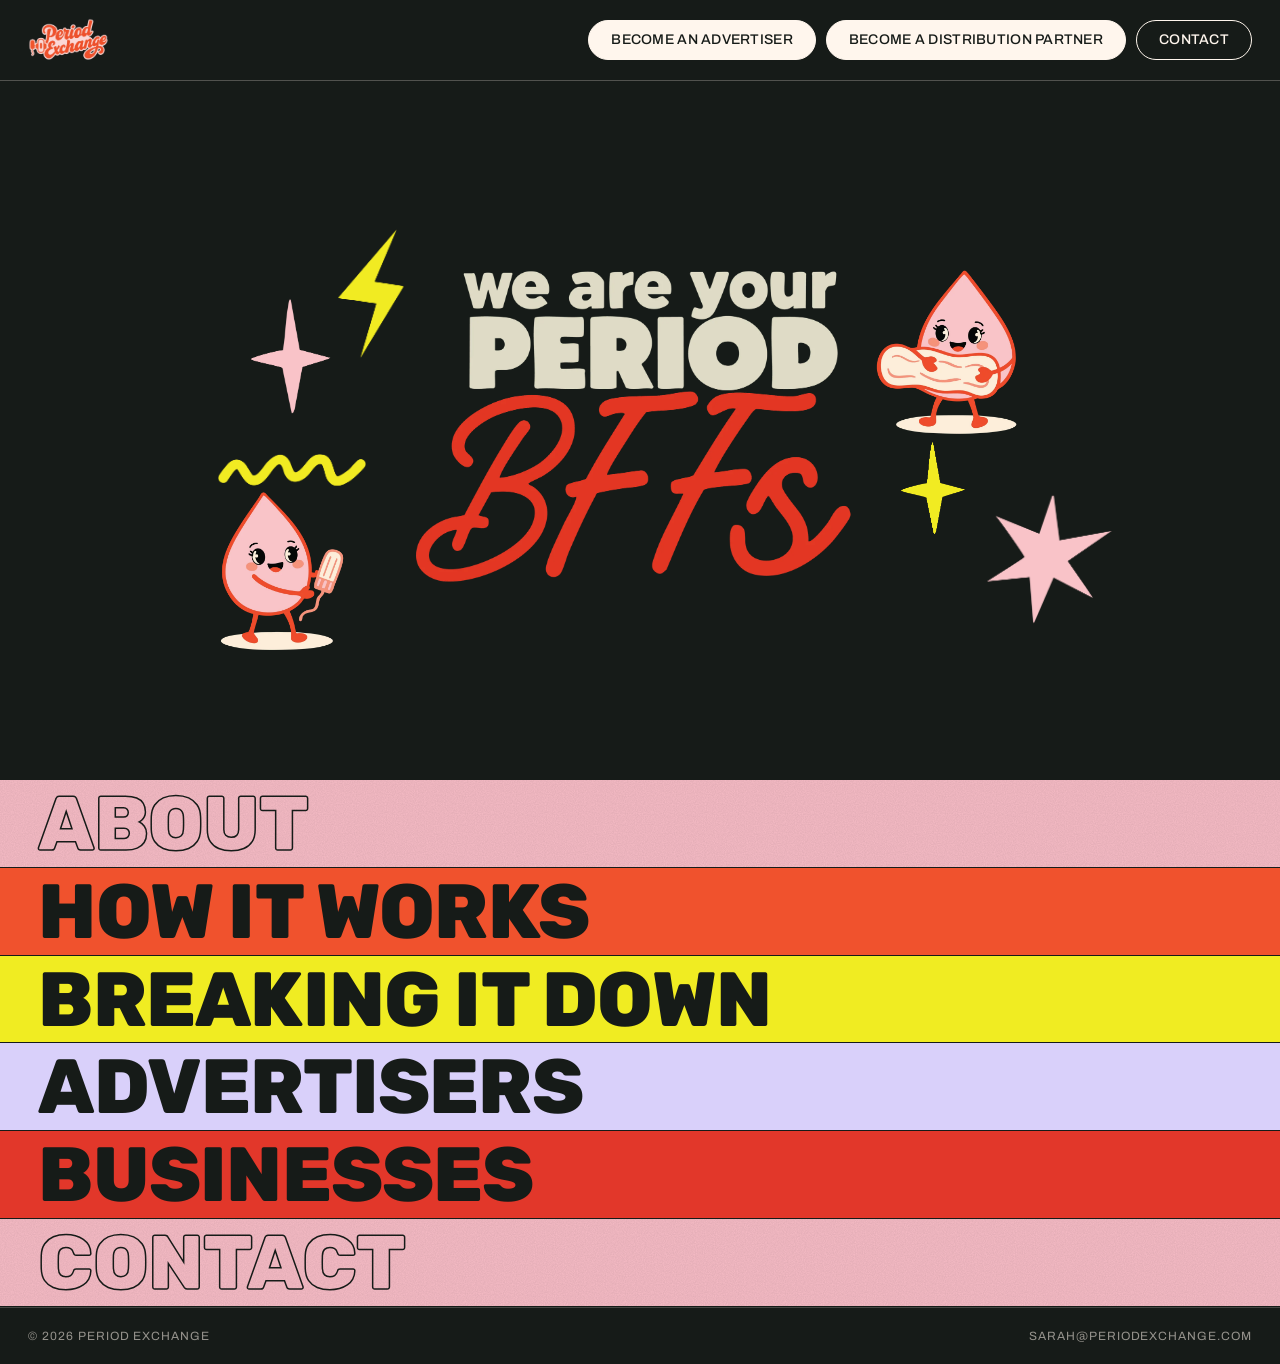
==== index.html @ 53d9535b "Even out text length across side-by-side boxes Co-Authored-By: Claude Opus 5.5 <noreply@anthropic.co" ====
<!DOCTYPE html>
<html lang="en">
<head>
  <meta charset="UTF-8" />
  <meta name="viewport" content="width=device-width, initial-scale=1" />
  <title>Period Exchange</title>
  <meta name="description" content="Free period products, funded by brands. Sponsors cover the cost; schools, workplaces and community spaces hand them out." />
  <link rel="icon" href="assets/logo-icon.webp" />
  <link rel="preconnect" href="https://fonts.googleapis.com" />
  <link rel="preconnect" href="https://fonts.gstatic.com" crossorigin />
  <link href="https://fonts.googleapis.com/css2?family=Archivo:wght@400;500;600;700&family=Newsreader:ital,opsz,wght@0,6..72,400;0,6..72,500;1,6..72,400&family=Rubik:wght@400;500;800&display=swap" rel="stylesheet" />
  <link rel="stylesheet" href="styles.css" />
</head>
<body>

  <header class="site-header">
    <a href="index.html" class="logo"><img src="assets/logo-script.webp" alt="Period Exchange" /></a>
    <nav class="header-actions" aria-label="Get involved">
      <a href="advertisers.html" class="pill pill-cta">Become an Advertiser</a>
      <a href="business.html" class="pill pill-cta">Become a distribution partner</a>
      <a href="#contact" class="pill">Contact</a>
    </nav>
  </header>

  <main id="top">
    <!-- ============ HERO ============ -->
    <section class="hero">
      <div class="hero-stage">
        <img src="assets/bffs.webp" alt="We are your period BFFs" class="hero-title" />
        <img src="assets/bolt.webp"         alt="" class="s s-bolt bob" />
        <img src="assets/star-pink.webp"    alt="" class="s s-diamond bob-slow" />
        <img src="assets/squiggle.webp"     alt="" class="s s-squiggle wiggle" />
        <img src="assets/buddy-tampon.webp" alt="" class="s s-buddy1 bob-slow" />
        <img src="assets/buddy-pad.webp"    alt="" class="s s-buddy2 bob" />
        <img src="assets/star-yellow.webp"  alt="" class="s s-star bob" />
        <img src="assets/burst.webp"        alt="" class="s s-burst spin" />
      </div>
      <div class="cta-row mobile-only">
        <a href="advertisers.html" class="pill">Become an Advertiser</a>
        <a href="business.html" class="pill">Become a distribution partner</a>
      </div>
    </section>


    <!-- ============ CONTENTS (each row opens its section) ============ -->
    <section class="page bg-pink" aria-label="Contents">
      <ol class="bands">
      <li class="band outline"><details name="contents" id="about">
        <summary>About</summary>
        <div class="band-panel">
    <!-- ============ INTRO SPREAD ============ -->
    <div class="spread">
      <section class="page bg-pink gutter-shadow">
        
        <div class="page-body two">
          <div class="stack">
            <div class="frame oval"><img src="assets/photo-basket.webp" alt="Someone taking a Period Exchange pad from a basket on a bathroom counter" /></div>
            <div class="frame tall"><img src="assets/photo-bar.webp" alt="A wire basket of Period Exchange pads on a bar restroom counter" /></div>
            <p class="caption">Above: free pads, right where they're needed. Below: stocked and ready at a neighborhood&nbsp;bar.</p>
          </div>
          <div class="vrule">
            <div class="pullbox">
              <div class="hearts">&#9829;&#9829;&#9829;&#9829;&#9829;</div>
              <q>Period care is basic care.</q>
              <cite>&mdash; The Period Exchange promise</cite>
            </div>
            <h2 class="headline sm" style="margin-bottom: 18px">We support every side of the cycle</h2>
            <div class="prose" style="text-align: justify; hyphens: auto">
              <p>Period Exchange pays for free pads and tampons through brand sponsorship. Companies advertise on the packaging, and that covers the cost of making and delivering the products.</p>
              <ul>
                <li>Products come in white-label packaging</li>
                <li>Brands sponsor the wrapper design</li>
                <li>Ad revenue pays for production and delivery</li>
                <li>Partners and the people they serve pay nothing</li>
              </ul>
              <p>The result is a funding loop that doesn't depend on donations, or on the people using the products.</p>
            </div>
            <p class="signoff">Period Exchange,<br />free period care for every space,<br /><a href="mailto:sarah@periodexchange.com">sarah@periodexchange.com</a></p>
          </div>
        </div>
      </section>
      <section class="page bg-ink on-dark rail-right">
        
        <div class="bleed"><img src="assets/photo-box.webp" alt="An open box of Period Exchange pads on the back of a delivery truck" /></div>
      </section>
    </div>


        </div>
      </details></li>

      <li class="band c-orange"><details name="contents" id="how">
        <summary>How it works</summary>
        <div class="band-panel">
    <!-- ============ HOW IT WORKS SPREAD ============ -->
    <div class="spread">
      <section class="page bg-lavender gutter-shadow">
        
        <div class="page-body">
          <ol class="index">
            <li><span>Brands sponsor the wrapper<small>Advertisers buy space on pad and tampon wrappers.</small></span><span class="pg">Fund</span></li>
            <li><span>We make the products<small>Sponsorship pays to manufacture them at scale.</small></span><span class="pg">Make</span></li>
            <li><span>Partners stock them for free<small>Schools, workplaces, gyms, bars and community spaces.</small></span><span class="pg">Deliver</span></li>
            <li><span>Anyone who needs one takes one<small>No forms, no proof of need, no cost.</small></span><span class="pg">Take</span></li>
            <li><span>Everyone sees the impact<small>Everyone gets reports on reach and units delivered.</small></span><span class="pg">Report</span></li>
          </ol>
          <img src="assets/logo-icon.webp" alt="" style="width: 90px; margin-top: 48px" />
        </div>
      </section>
      <section class="page bg-ink fg-pink rail-right">
        
        <div class="page-body push-bottom">
          <h2 class="headline xl">Fund. Make. Share.</h2>
          <p style="font-size: clamp(19px, 1.7vw, 24px); line-height: 1.35; max-width: 34ch">Brands buy ad space on period product packaging. That money makes the products and gets them into the spaces people already use. Partners pay nothing, and neither does anyone who reaches for a pad or tampon.</p>
        </div>
      </section>
    </div>


        </div>
      </details></li>

      <li class="band c-yellow"><details name="contents" id="breakdown">
        <summary>Breaking it down</summary>
        <div class="band-panel">
    <!-- ============ BREAKING IT DOWN ============ -->
    <section class="page bg-ink fg-orange rail-right breakdown">
      
      <div class="page-body">
        <div class="two even">
          <div class="prose">
            <h4>The donation model</h4>
            <ul>
              <li>Relies on fundraising drives</li>
              <li>Supply comes and goes</li>
              <li>Heavy admin work for volunteers</li>
              <li>A short-term fix</li>
            </ul>
            <p>Donations matter, but they're unpredictable. When a drive ends, the shelves empty out again.</p>
          </div>
          <div class="prose vrule">
            <h4>The exchange model</h4>
            <ul>
              <li>Funded by sponsorship revenue</li>
              <li>Steady, predictable supply</li>
              <li>Easy to scale to new locations</li>
              <li>Lasting infrastructure</li>
            </ul>
            <p>Because sponsors pay for each run, supply keeps flowing. Every new sponsor means more places stocked.</p>
          </div>
        </div>
        <div class="helps">
          <div class="helps-grid">
            <article class="prose">
              <div class="frame"><img src="assets/photo-box.webp" alt="An open box of Period Exchange pads on a delivery truck" /></div>
              <h4>Advertisers</h4>
              <p>Your brand in people's hands, on a product they're glad to have.</p>
              <p class="signoff"><a href="advertisers.html">More for advertisers &#8599;</a></p>
            </article>
            <article class="prose">
              <div class="frame"><img src="assets/photo-basket.webp" alt="A basket of Period Exchange pads on a bathroom counter" /></div>
              <h4>Host locations</h4>
              <p>Free period care for guests and staff, at no cost. We handle restocking.</p>
              <p class="signoff"><a href="business.html">More for businesses &#8599;</a></p>
            </article>
            <article class="prose">
              <div class="frame"><img src="assets/photo-bar.webp" alt="A basket of Period Exchange pads on a bar restroom counter" /></div>
              <h4>Communities</h4>
              <p>Nobody leaves class, work or practice early because they ran out.</p>
            </article>
            <article class="prose">
              <div class="art"><img src="assets/buddy-tampon.webp" alt="" /></div>
              <h4>Equity &amp; dignity</h4>
              <p>No forms, no proof of need, no awkward asks. Just basic care.</p>
            </article>
            <article class="prose">
              <div class="art"><img src="assets/buddy-pad.webp" alt="" /></div>
              <h4>Measurable outcomes</h4>
              <p>Clear reports on units delivered, locations served and reach over time.</p>
            </article>
          </div>
        </div>
      </div>
    </section>

    <!-- ============ SUMMARY ============ -->
    <section class="page bg-yellow summary">
      
      <div class="page-body two even" style="align-items: center">
        <div class="center-art"><img src="assets/heart.webp" alt="" style="width: min(300px, 70%)" class="bob-slow" /></div>
        <div class="vrule">
          <h2 class="headline sm" style="margin-bottom: 22px">A lasting fix for a problem that keeps coming back</h2>
          <div class="prose">
            <ul>
              <li>Business incentives working for social good</li>
              <li>Brand reach with real-world results</li>
              <li>Access with dignity and choice</li>
              <li>Ending period poverty at the system level</li>
            </ul>
          </div>
          <div class="actions">
            <a href="advertisers.html" class="pill">Advertise with us</a>
            <a href="business.html" class="pill">Stock your space</a>
          </div>
        </div>
      </div>
    </section>

        </div>
      </details></li>

      <li class="band c-lavender"><details name="contents" id="advertisers">
        <summary>Advertisers</summary>
        <div class="band-panel">

          <section class="page bg-lavender"><div class="page-body two even" style="align-items: center">
            <div class="frame wide"><img src="assets/photo-bar.webp" alt="A wire basket of Period Exchange pads on a bar restroom counter" /></div>
            <div class="vrule">
              <h2 class="headline sm" style="margin-bottom: 16px">Put your brand where it matters</h2>
              <div class="prose"><p>Sponsor a run of pads and tampons with your brand on the wrapper. Your ad spend pays for free period care, and your logo lands in people's hands at a moment they'll remember.</p></div>
              <div class="actions"><a href="advertisers.html" class="pill">See the advertisers page</a><a href="mailto:sarah@periodexchange.com" class="pill">Email us</a></div>
            </div>
          </div></section>
        </div>
      </details></li>

      <li class="band c-red"><details name="contents" id="businesses">
        <summary>Businesses</summary>
        <div class="band-panel">

          <section class="page bg-cream"><div class="page-body two even" style="align-items: center">
            <div class="frame wide"><img src="assets/photo-basket.webp" alt="Someone taking a Period Exchange pad from a basket on a bathroom counter" /></div>
            <div class="vrule">
              <h2 class="headline sm" style="margin-bottom: 16px">Free period products for your space</h2>
              <div class="prose"><p>Our advertising partners cover the cost, so you can stock your bathrooms for free. We handle delivery and restocking, and every sponsor is vetted for your space.</p></div>
              <div class="actions"><a href="business.html" class="pill">See the businesses page</a><a href="mailto:sarah@periodexchange.com" class="pill">Email us</a></div>
            </div>
          </div></section>
        </div>
      </details></li>

      <li class="band outline"><details name="contents" id="contact">
        <summary>Contact</summary>
        <div class="band-panel">

    <!-- ============ CONTACT ============ -->
    <!-- Submissions are emailed via FormSubmit (formsubmit.co). The first one triggers an activation email to this address. -->
    <section class="page bg-ink on-dark">
      
      <div class="page-body contact-grid">
        <div>
          <h2 class="headline md accent-pink">Want to exchange?</h2>
          <p class="kicker" style="text-align: left; margin-top: 10px">Let us know!</p>
          <img src="assets/buddies.webp" alt="" class="contact-buddies" />
        </div>

        <form class="contact-form" id="contactForm" action="https://formsubmit.co/sarah@periodexchange.com" method="POST">
          <input type="hidden" name="_subject" value="New Period Exchange inquiry" />
          <input type="hidden" name="_template" value="table" />
          <input type="text" name="_honey" class="sr-only" tabindex="-1" autocomplete="off" aria-hidden="true" />
          <fieldset>
            <legend>Name</legend>
            <div class="field-row">
              <label>First Name <span class="req">(required)</span><input type="text" name="first" required /></label>
              <label>Last Name <span class="req">(required)</span><input type="text" name="last" required /></label>
            </div>
          </fieldset>

          <label class="big">Email <span class="req">(required)</span><input type="email" name="email" required /></label>
          <label class="check round"><input type="checkbox" name="news" /> Sign up for news and updates</label>

          <fieldset>
            <legend>Type</legend>
            <label class="check"><input type="checkbox" name="type" value="advertiser" /> Advertiser</label>
            <label class="check"><input type="checkbox" name="type" value="partner" /> Distribution Partner</label>
          </fieldset>

          <label class="big">Message <span class="req">(required)</span><textarea name="message" rows="4" required></textarea></label>

          <button type="submit" class="pill">Submit</button>
          <p class="form-note" role="status" hidden></p>
        </form>
      </div>
    </section>

        </div>
      </details></li>

      </ol>
    </section>
  </main>

  <footer class="site-footer">
    <span>&copy; <span id="year"></span> Period Exchange</span>
    <a href="mailto:sarah@periodexchange.com" style="text-decoration: none">sarah@periodexchange.com</a>
  </footer>

  <script src="site.js"></script>
</body>
</html>
---- styles.css ----
/* =========================================================
   Period Exchange — "guidebook" layout
   Brand colors + artwork, laid out like a printed guide:
   running heads in the margins, color-band contents, serif
   columns, rounded/oval photo frames and two-page spreads.
   ========================================================= */
:root {
  --ink: #161b18;
  --cream: #fff6ed;
  --pink: #f7bcc6;
  --pink-soft: #f9c4c8;
  --orange: #f0522d;
  --red: #e2372a;
  --yellow: #f0ec22;
  --lavender: #d9d0fa;

  --grotesk: 'Archivo', 'Helvetica Neue', Arial, sans-serif;
  --chunky: 'Rubik', 'Archivo', sans-serif;
  --serif: 'Newsreader', Georgia, serif;

  --rail: 76px;
  --rule: 1.5px solid currentColor;
}

* { box-sizing: border-box; margin: 0; padding: 0; }
html { scroll-behavior: smooth; }
body { font-family: var(--serif); font-size: 17px; line-height: 1.5; background: var(--ink); color: var(--ink); }
a { color: inherit; }
img { display: block; max-width: 100%; height: auto; }
.sr-only { position: absolute; width: 1px; height: 1px; overflow: hidden; clip: rect(0 0 0 0); }

/* ---------- Header ---------- */
.site-header {
  display: flex; justify-content: space-between; align-items: center;
  padding: 18px 28px; background: var(--ink); color: var(--cream);
  border-bottom: 1.5px solid rgba(255,246,237,.25);
}
.logo img { height: 44px; width: auto; }
.pill {
  display: inline-flex; align-items: center; justify-content: center; gap: 8px;
  font: 500 14px/1 var(--grotesk); letter-spacing: .02em; text-transform: uppercase; text-decoration: none; cursor: pointer;
  color: inherit; background: transparent; border: 1.5px solid currentColor; border-radius: 999px;
  padding: 12px 22px; transition: background .2s, color .2s;
}
.pill:hover { background: var(--ink); color: var(--cream); border-color: var(--ink); }
.on-dark .pill:hover, .site-header .pill:hover, .hero .pill:hover { background: var(--cream); color: var(--ink); border-color: var(--cream); }

/* ---------- Pages & spreads ---------- */
.page {
  position: relative; isolation: isolate;
  display: grid; grid-template-columns: minmax(0, 1fr);
  background: var(--bg, var(--pink)); color: var(--fg, var(--ink));
}
.page.rail-right { grid-template-columns: minmax(0, 1fr); }
.page.rail-right > .rail { order: 2; border-right: 0; border-left: var(--rule); }
/* printed-paper grain */
.page::after {
  content: ''; position: absolute; inset: 0; z-index: -1; pointer-events: none; opacity: .16; mix-blend-mode: multiply;
  background-image: url("data:image/svg+xml,%3Csvg xmlns='http://www.w3.org/2000/svg' width='160' height='160'%3E%3Cfilter id='n'%3E%3CfeTurbulence type='fractalNoise' baseFrequency='.9' numOctaves='2' stitchTiles='stitch'/%3E%3CfeColorMatrix values='0 0 0 0 0 0 0 0 0 0 0 0 0 0 0 0 0 0 .55 0'/%3E%3C/filter%3E%3Crect width='100%25' height='100%25' filter='url(%23n)'/%3E%3C/svg%3E");
}
.on-dark { --fg: var(--cream); }
.bg-pink     { --bg: var(--pink); }
.bg-ink      { --bg: var(--ink); }
.bg-lavender { --bg: var(--lavender); }
.bg-yellow   { --bg: var(--yellow); }
.bg-orange   { --bg: var(--orange); }
.bg-cream    { --bg: var(--cream); }
.fg-pink     { --fg: var(--pink); }
.fg-orange   { --fg: var(--orange); }
.fg-yellow   { --fg: var(--yellow); }
.fg-lavender { --fg: var(--lavender); }

/* Running head in the margin, read bottom-to-top: section name at the bottom, page number at the top */
.rail {
  border-right: var(--rule);
  writing-mode: vertical-rl; transform: rotate(180deg);
  display: flex; justify-content: space-between; align-items: center;
  padding: 28px 0;
  font: 400 clamp(18px, 1.7vw, 26px)/1 var(--grotesk); text-transform: uppercase; letter-spacing: .01em;
}
.rail .num { font-variant-numeric: tabular-nums; }

.page-body { padding: clamp(28px, 4vw, 56px); min-width: 0; }
.spread { display: grid; grid-template-columns: 1fr 1fr; }
.gutter-shadow { box-shadow: inset -18px 0 24px -20px rgba(0,0,0,.35); }

/* ---------- Type ---------- */
.headline { font: 500 clamp(44px, 6.4vw, 104px)/.92 var(--grotesk); letter-spacing: -.035em; text-transform: uppercase; }
.headline.xl { font-size: clamp(64px, 9.5vw, 160px); }
.headline.md { font-size: clamp(36px, 4.4vw, 68px); }
.kicker { font: italic 400 clamp(24px, 2.4vw, 34px)/1.1 var(--serif); text-align: center; }
.caption { font: 700 11px/1.35 var(--grotesk); text-align: center; max-width: 36ch; margin: 10px auto 0; }
.signoff { font: 500 16px/1.35 var(--grotesk); margin-top: 22px; }
.signoff a { text-decoration: none; border-bottom: 1px solid currentColor; }

.columns { columns: 2; column-gap: 28px; column-rule: var(--rule); text-align: justify; hyphens: auto; }
.prose p + p { text-indent: 1.4em; }
.prose ul { list-style: none; margin: 6px 0 10px; }
.prose li { padding-left: 1.1em; text-indent: -1.1em; }
.prose li::before { content: '♥\00a0\00a0'; color: var(--orange); font-size: .8em; }
.on-dark .prose li::before, .fg-orange .prose li::before { color: inherit; }
.prose h4 { font: 600 15px/1.2 var(--grotesk); text-transform: uppercase; letter-spacing: .03em; margin: 2px 0 6px; break-after: avoid; }
.prose .block { break-inside: avoid; margin-bottom: 14px; }

/* ---------- Photo frames ---------- */
.frame { border: 1.5px solid var(--ink); border-radius: 26px; overflow: hidden; background: var(--ink); }
.frame img { width: 100%; height: 100%; object-fit: cover; }
.frame.oval { border-radius: 50%; aspect-ratio: 3 / 4; }
.frame.wide { aspect-ratio: 16 / 9; }
.frame.tall { aspect-ratio: 4 / 5; }
.on-dark .frame { border-color: var(--cream); }
.bleed { position: relative; overflow: hidden; min-height: 420px; }
.bleed > img { position: absolute; inset: 0; width: 100%; height: 100%; object-fit: cover; }

/* Illustration panel (uses the wrapper pattern) */
.panel-art { border: 1.5px solid currentColor; aspect-ratio: 21 / 8; background: #fff url('assets/pattern.webp') center / auto 115% repeat-x; }

/* ---------- Pull quote box ---------- */
.pullbox { background: var(--yellow); color: var(--ink); border: 1.5px solid var(--ink); border-radius: 30px; padding: 28px 26px 22px; text-align: center; margin-bottom: 26px; }
.pullbox .hearts { color: var(--red); letter-spacing: .3em; font-size: 18px; }
.pullbox q { display: block; quotes: '\201C' '\201D'; font: 500 clamp(26px, 2.6vw, 40px)/1 var(--grotesk); text-transform: uppercase; letter-spacing: -.02em; margin: 10px 0 12px; }
.pullbox cite { font: 600 10px/1 var(--grotesk); text-transform: uppercase; letter-spacing: .05em; font-style: normal; }
.pullbox.lavender { background: var(--lavender); }
.pullbox.orange { background: var(--orange); }

/* ---------- Contents: color bands ---------- */
.bands { list-style: none; border-top: 1.5px solid var(--ink); }
.band > a, .band > details > summary {
  display: flex; justify-content: space-between; align-items: center; gap: 24px;
  padding: 6px clamp(18px, 3vw, 40px) 4px;
  font: 800 clamp(34px, 6vw, 96px)/1 var(--chunky); letter-spacing: -.01em; text-transform: uppercase;
  color: var(--ink); text-decoration: none; cursor: pointer; list-style: none;
  background: var(--c, transparent); border-bottom: 1.5px solid var(--ink);
  transition: padding .2s ease;
}
.band > details > summary::-webkit-details-marker { display: none; }
.band > a:hover, .band > details > summary:hover { padding-left: clamp(30px, 4.5vw, 64px); }
.band .n { font-variant-numeric: tabular-nums; white-space: nowrap; }
.band.outline > a, .band.outline > details > summary { color: transparent; -webkit-text-stroke: 1.5px var(--ink); }
.band.c-orange   { --c: var(--orange); }
.band.c-yellow   { --c: var(--yellow); }
.band.c-lavender { --c: var(--lavender); }
.band.c-red      { --c: var(--red); }
.band.c-cream    { --c: var(--cream); }
.band.c-pink     { --c: var(--pink-soft); }
.bands.small .band > a, .bands.small .band > details > summary { font-size: clamp(24px, 3.4vw, 52px); padding-top: 10px; padding-bottom: 8px; }
.band details > summary .n::after { content: '+'; display: inline-block; margin-left: .3em; transition: transform .25s; }
.band details[open] > summary .n::after { transform: rotate(45deg); }
.band .band-open {
  background: var(--c); border-bottom: 1.5px solid var(--ink);
  display: grid; grid-template-columns: minmax(0, 1.3fr) minmax(0, 1fr); gap: 32px; align-items: start;
  padding: 8px clamp(18px, 3vw, 40px) 32px;
}
.band .band-open.no-img { grid-template-columns: minmax(0, 720px); }

/* ---------- Numbered index list ---------- */
.index { list-style: none; counter-reset: i; font: 400 clamp(17px, 1.6vw, 22px)/1.25 var(--grotesk); }
.index li { counter-increment: i; display: grid; grid-template-columns: 44px 1fr auto; gap: 8px; padding: 7px 0; align-items: baseline; }
.index li::before { content: counter(i); font: 800 13px/1 var(--chunky); }
.index .pg { font-size: .8em; font-variant-numeric: tabular-nums; }
.index small { display: block; font: 400 15px/1.35 var(--serif); margin-top: 2px; opacity: .85; }

/* ---------- Hero (home) ---------- */
.hero { position: relative; overflow: hidden; background: var(--ink); color: var(--cream); text-align: center; padding: 64px 0 72px; }
.hero-stage { position: relative; width: 100%; aspect-ratio: 875 / 300; }
.hero-title { position: absolute; left: 50%; top: -6%; width: 37%; translate: -50% 0; }
.s { position: absolute; translate: -50% -50%; pointer-events: none; }
.s-bolt     { left: 29.1%; top: 10%; width: 8%; }
.s-diamond  { left: 22.5%; top: 24%; width: 8.7%; }
.s-squiggle { left: 22.5%; top: 52%; width: 13.5%; }
.s-buddy1   { left: 22%;   top: 82%; width: 12%; }
.s-buddy2   { left: 74.3%; top: 23%; width: 12.8%; }
.s-star     { left: 72.7%; top: 56%; width: 7%; }
.s-burst    { left: 81.5%; top: 73%; width: 11.2%; }
.cta-row { position: relative; display: flex; justify-content: center; gap: 12px; flex-wrap: wrap; margin-top: 40px; padding: 0 24px; }
.cta-row .pill { min-width: 290px; padding: 18px 32px; }

@keyframes bob { 50% { transform: translateY(-10px); } }
@keyframes spin { to { transform: rotate(360deg); } }
@keyframes wiggle { 50% { transform: rotate(-5deg) scale(1.04); } }
.bob { animation: bob 3s ease-in-out infinite; }
.bob-slow { animation: bob 4s ease-in-out infinite; }
.spin { animation: spin 22s linear infinite; }
.wiggle { animation: wiggle 2.6s ease-in-out infinite; }
@media (prefers-reduced-motion: reduce) { .bob, .bob-slow, .spin, .wiggle { animation: none; } }

/* ---------- Layout helpers ---------- */
.two { display: grid; grid-template-columns: minmax(0, .9fr) minmax(0, 1.2fr); gap: clamp(20px, 3vw, 40px); }
.two.even { grid-template-columns: 1fr 1fr; }
.vrule { border-left: var(--rule); padding-left: clamp(20px, 3vw, 40px); }
.stack { display: grid; gap: 22px; align-content: start; }
.push-bottom { display: flex; flex-direction: column; justify-content: space-between; gap: 40px; height: 100%; }
.center-art { display: grid; place-items: center; gap: 22px; text-align: center; }
.actions { display: flex; flex-wrap: wrap; gap: 10px; margin-top: 18px; }
.mt { margin-top: 28px; }

/* ---------- Contact ---------- */
.contact-grid { display: grid; grid-template-columns: minmax(0, 1fr) minmax(0, 1fr); gap: clamp(28px, 5vw, 72px); }
.contact-buddies { width: min(320px, 100%); margin-top: 28px; }
.contact-form { display: grid; gap: 20px; font: 400 14px/1.3 var(--grotesk); max-width: 480px; }
.contact-form fieldset { border: 0; display: grid; gap: 10px; }
.contact-form legend { font: 600 13px/1 var(--grotesk); text-transform: uppercase; letter-spacing: .05em; margin-bottom: 10px; }
.field-row { display: grid; grid-template-columns: 1fr 1fr; gap: 10px; }
.contact-form label { display: flex; flex-wrap: wrap; align-items: baseline; gap: 6px 0; font-size: 13px; }
.contact-form label.big { font: 600 13px/1 var(--grotesk); text-transform: uppercase; letter-spacing: .05em; }
.req { opacity: .6; font-size: .9em; margin-left: 5px; text-transform: none; letter-spacing: 0; font-weight: 400; }
.contact-form label > input[type=text], .contact-form label > input[type=email], .contact-form label > textarea { flex-basis: 100%; }
.contact-form input[type=text], .contact-form input[type=email], .contact-form textarea {
  font: 400 17px/1.3 var(--serif); color: inherit; background: transparent;
  border: 1.5px solid currentColor; border-radius: 999px; padding: 10px 18px;
}
.contact-form textarea { border-radius: 22px; resize: vertical; min-height: 110px; }
.contact-form input:focus, .contact-form textarea:focus { outline: none; box-shadow: 0 0 0 2px var(--pink); }
.contact-form .check { display: flex; align-items: center; gap: 10px; cursor: pointer; text-transform: none; font-weight: 400; letter-spacing: 0; }
.check input { appearance: none; width: 13px; height: 13px; border: 1.5px solid currentColor; margin: 0; cursor: pointer; }
.check.round input { border-radius: 50%; }
.check input:checked { background: var(--pink); }
.contact-form .pill { justify-self: start; }
.form-note { color: var(--pink); }

.site-footer { background: var(--ink); color: rgba(255,246,237,.55); font: 400 12px/1 var(--grotesk); text-transform: uppercase; letter-spacing: .08em; display: flex; justify-content: space-between; padding: 22px 28px; border-top: 1.5px solid rgba(255,246,237,.2); }

/* ---------- Responsive ---------- */
@media (max-width: 900px) {
  :root { --rail: 0px; }
  .page, .page.rail-right { grid-template-columns: 1fr; }
  .rail, .page.rail-right > .rail {
    writing-mode: horizontal-tb; transform: none; order: 0;
    flex-direction: row-reverse; padding: 14px 20px; font-size: 15px;
    border: 0; border-bottom: var(--rule);
  }
  .spread, .two, .two.even, .contact-grid, .band .band-open { grid-template-columns: 1fr; }
  .bleed { min-height: 70vw; }
  .vrule { border-left: 0; padding-left: 0; border-top: var(--rule); padding-top: 24px; }
  .columns { columns: 1; }
  .gutter-shadow { box-shadow: none; }
  .field-row { grid-template-columns: 1fr; }
  .logo img { height: 36px; }
  .site-header { padding: 14px 18px; }

  .hero { padding: 40px 0 56px; }
  .hero-stage { aspect-ratio: 1 / 1; }
  .hero-title { width: 72%; top: 12%; }
  .s-bolt     { left: 18%; top: 8%;  width: 13%; }
  .s-diamond  { left: 84%; top: 8%;  width: 13%; }
  .s-squiggle { left: 16%; top: 88%; width: 24%; }
  .s-buddy1   { left: 40%; top: 86%; width: 22%; }
  .s-buddy2   { left: 66%; top: 86%; width: 22%; }
  .s-star     { left: 88%; top: 70%; width: 11%; }
  .s-burst    { left: 8%;  top: 60%; width: 15%; }
  .cta-row .pill { min-width: 0; width: 100%; max-width: 340px; }
  .band > a, .band > details > summary { font-size: clamp(26px, 8vw, 44px); }
}

/* ---------- Tweaks ---------- */
.prose li { text-align: left; }
.headline.sm { font-size: clamp(30px, 3.2vw, 50px); }
.check input { color: inherit; }
.page-body { container-type: inline-size; }
.headline.xl { font-size: min(clamp(64px, 9.5vw, 160px), 13cqi); }
.band-open .prose li::before { color: var(--ink); }

/* Contents rows that open their section in place */
.band > details[name="contents"] > summary { position: relative; }
.band > details[name="contents"][open] > summary { padding-left: clamp(30px, 4.5vw, 64px); }
.band-panel { border-bottom: 1.5px solid var(--ink); animation: open-row .35s ease; }
@keyframes open-row { from { opacity: 0; transform: translateY(-8px); } }
@media (prefers-reduced-motion: reduce) { .band-panel { animation: none; } }

/* Breaking it down: slimmer illustration strip, larger text */
.breakdown .panel-art { aspect-ratio: 21 / 4; background-size: auto 130%; }
.breakdown .prose { font-size: clamp(19px, 1.7vw, 25px); line-height: 1.4; }
.breakdown .prose h4 { font-size: clamp(18px, 1.6vw, 24px); margin-bottom: 12px; }
.breakdown .prose li { margin-bottom: 4px; }

/* Opened contents rows take on the row's color */
.accent-pink { color: var(--pink); }
.band-panel .page { --bg: var(--c, var(--pink)); --fg: var(--ink); }
.band-panel .accent-pink { color: inherit; }
.band-panel .frame { border-color: var(--ink); }
.band-panel .form-note { color: var(--ink); }
.band-panel .check input:checked { background: var(--ink); }
.band-panel .contact-form input:focus, .band-panel .contact-form textarea:focus { box-shadow: 0 0 0 2px var(--ink); }
.band-panel .pill:hover { background: var(--ink); color: var(--c, var(--pink)); border-color: var(--ink); }
.band-panel .gutter-shadow { box-shadow: none; }

/* Breaking it down: "Who it helps" as columns on the same page */
.helps { margin-top: 48px; border-top: var(--rule); padding-top: 28px; }
.helps .kicker { margin-bottom: 28px; }
.helps-grid { display: grid; grid-template-columns: repeat(5, minmax(0, 1fr)); row-gap: 36px; }
.helps-grid > article { padding: 0 18px; border-left: var(--rule); font-size: 17px; }
.helps-grid > article:first-child { padding-left: 0; border-left: 0; }
.helps-grid > article:last-child { padding-right: 0; }
.helps-grid .frame, .helps-grid .art { aspect-ratio: 4 / 3; margin-bottom: 16px; }
.helps-grid .art { display: grid; place-items: center; }
.helps-grid .art img { height: 100%; width: auto; object-fit: contain; }
.helps-grid .signoff { font-size: 14px; margin-top: 10px; }
@media (max-width: 1100px) {
  .helps-grid { grid-template-columns: repeat(3, minmax(0, 1fr)); }
  .helps-grid > article:nth-child(3n+1) { padding-left: 0; border-left: 0; }
  .helps-grid > article:nth-child(3n) { padding-right: 0; }
}
@media (max-width: 900px) {
  .helps-grid { grid-template-columns: 1fr; }
  .helps-grid > article { padding: 24px 0 0; border-left: 0; border-top: var(--rule); }
  .helps-grid > article:first-child { border-top: 0; padding-top: 0; }
}

/* Balance pass: Breaking it down + summary */
.breakdown .page-body { padding-bottom: 48px; }
.helps-grid { margin: 0 -20px; }
.helps-grid > article,
.helps-grid > article:first-child,
.helps-grid > article:last-child { padding: 0 20px; display: flex; flex-direction: column; }
.helps-grid > article:first-child { border-left: 0; }
.helps-grid .frame, .helps-grid .art { aspect-ratio: auto; height: clamp(150px, 13vw, 200px); margin-bottom: 18px; }
.helps-grid .art { border: 1.5px solid var(--ink); border-radius: 26px; background: var(--cream); overflow: hidden; }
.helps-grid .art img { height: 88%; }
.helps-grid h4 { min-height: 2.4em; display: flex; align-items: flex-end; }
.helps-grid .signoff { margin-top: auto; padding-top: 12px; }
.breakdown .two.even .prose { display: flex; flex-direction: column; }

.summary { border-top: 1.5px solid var(--ink); }
.summary .page-body { padding-top: 56px; padding-bottom: 64px; }
.summary .prose { font-size: clamp(18px, 1.5vw, 22px); }
.summary .prose li { margin-bottom: 6px; }
@media (max-width: 1100px) {
  .helps-grid > article:nth-child(3n+1) { border-left: 0; }
  .helps-grid > article { padding: 0 20px; }
}
@media (max-width: 900px) {
  .helps-grid { margin: 0; }
  .helps-grid > article, .helps-grid > article:first-child { padding: 24px 0 0; }
  .helps-grid h4 { min-height: 0; }
}

/* Big headline + paragraph pages: keep them together instead of pushed to opposite ends */
.push-bottom { justify-content: flex-start; gap: 28px; }

/* Keep the buddy illustrations fully inside their boxes */
.helps-grid .art { display: flex; align-items: center; justify-content: center; }
.helps-grid .art img { height: 86%; width: auto; max-width: 90%; object-fit: contain; }


/* Header: calls to action live up top */
.header-actions { display: flex; align-items: center; gap: 10px; }
.header-actions .pill-cta { background: var(--cream); color: var(--ink); border-color: var(--cream); }
.header-actions .pill-cta:hover { background: var(--pink); border-color: var(--pink); color: var(--ink); }
.mobile-only { display: none; }
@media (max-width: 900px) {
  .header-actions .pill-cta { display: none; }
  .mobile-only { display: flex; }
}

/* Hero rebalance: fill the first screen, center the artwork, even out left/right */
.hero { min-height: calc(100svh - 82px); display: grid; place-content: center; padding: 56px 0; }
.hero-stage { width: min(100vw, calc((100svh - 82px - 140px) * 875 / 300)); margin: 0 auto; }
.s-buddy1 { top: 72%; }
.s-burst  { top: 68%; }
.s-squiggle { top: 46%; }
.s-star   { top: 52%; }
@media (max-width: 900px) {
  .hero { min-height: 0; }
  .hero-stage { width: 100%; }
  .s-buddy1 { top: 86%; } .s-burst { top: 60%; } .s-squiggle { top: 88%; } .s-star { top: 70%; }
}

/* Who it helps: everything flush left (no paragraph indent on the links) */
.helps-grid p, .helps-grid p + p { text-indent: 0; text-align: left; }

/* Center the BFFs artwork in the hero; shapes move with it */
.hero-title { top: 50%; translate: -50% -50%; }
.s-bolt     { top: 20%; }
.s-diamond  { top: 34%; }
.s-squiggle { top: 60%; }
.s-buddy1   { top: 82%; }
.s-buddy2   { top: 33%; }
.s-star     { top: 64%; }
.s-burst    { top: 80%; }
@media (max-width: 900px) {
  .hero-title { top: 50%; }
  .s-bolt { top: 8%; } .s-diamond { top: 8%; } .s-squiggle { top: 92%; }
  .s-buddy1 { top: 90%; } .s-buddy2 { top: 90%; } .s-star { top: 72%; } .s-burst { top: 28%; }
}

/* No single words left alone on the last line */
.caption, .kicker, .headline, h2, h3, h4 { text-wrap: balance; }
p, li { text-wrap: pretty; }

/* Rows: replace the browser's own focus box (which only wraps the word) with a full-width one,
   shown only for keyboard users */
.band summary, .band > a { outline: none; }
.band summary:focus-visible, .band > a:focus-visible { box-shadow: inset 0 0 0 3px var(--ink); }

/* Row hover: swap colors (dark row, text in the row's color) instead of indenting */
.band > a, .band > details > summary { transition: background-color .2s ease, color .2s ease, -webkit-text-stroke-color .2s ease; }
.band > a:hover, .band > details > summary:hover,
.band > details[name="contents"][open] > summary { padding-left: clamp(18px, 3vw, 40px); }
.band > a:hover, .band > details > summary:hover { background: var(--ink); color: var(--c, var(--pink)); }
.band.outline > a:hover, .band.outline > details > summary:hover { background: var(--ink); color: transparent; -webkit-text-stroke-color: var(--pink); }

/* Section headings (h2) use the same chunky face as the row titles */
h2.headline { font-family: var(--chunky); font-weight: 800; letter-spacing: -.01em; line-height: .95; }

/* Let the first rows peek above the fold so it's clear the page scrolls */
.hero { min-height: calc(100svh - 82px - 120px); padding: 40px 0; }
.hero-stage { width: min(100vw, calc((100svh - 82px - 120px - 100px) * 875 / 300)); }
@media (max-width: 900px) { .hero { min-height: 0; } .hero-stage { width: 100%; } }

/* Section headings (h2) a little smaller (~20%) */
h2.headline.xl { font-size: min(clamp(52px, 7.6vw, 128px), 10.5cqi); }
h2.headline.md { font-size: clamp(30px, 3.5vw, 54px); }
h2.headline.sm { font-size: clamp(26px, 2.6vw, 40px); }

/* Body text uses the same typeface as the row titles (Rubik), at the same sizes as before */
body, p, li, .prose, .index small, .contact-form input, .contact-form textarea { font-family: var(--chunky); font-weight: 400; }
.prose strong, p strong { font-weight: 500; }
.columns, .prose[style*="justify"] { hyphens: auto; }

/* Phone fixes */
@media (max-width: 900px) {
  .frame.oval { width: min(260px, 75%); margin: 0 auto; }
  .frame.tall { aspect-ratio: 4 / 3; }
  .columns, .prose, .prose[style] { text-align: left !important; }
  .site-footer { flex-direction: column; align-items: center; gap: 10px; text-align: center; }
}
@media (max-width: 900px) { .prose .block { margin-top: 18px; } }

/* Always-open rows (business page benefits) */
.band > .band-static > .band-title {
  display: flex; align-items: center; margin: 0;
  padding: 10px clamp(18px, 3vw, 40px) 8px;
  font: 800 clamp(24px, 3.4vw, 52px)/1 var(--chunky); letter-spacing: -.01em; text-transform: uppercase;
  color: var(--ink); background: var(--c); border-bottom: 1.5px solid var(--ink);
}
@media (max-width: 900px) { .band > .band-static > .band-title { font-size: clamp(26px, 8vw, 44px); } }

/* No drop shadows anywhere */
.gutter-shadow { box-shadow: none !important; }

/* Contact section on a light background (advertisers/business pages) */
.contact-light .accent-pink { color: inherit; }
.contact-light .form-note { color: var(--ink); }
.contact-light .check input:checked { background: var(--ink); }
.contact-light .contact-form input:focus, .contact-light .contact-form textarea:focus { box-shadow: 0 0 0 2px var(--ink); }

/* Business page balance */
.band-static .prose { font-size: clamp(16px, 1.3vw, 19px); }
.band-static .band-open { padding-top: 18px; padding-bottom: 36px; }
/* text-only rows: intro + list on the left, closing line as a larger statement on the right */
.band-static .band-open.no-img { grid-template-columns: 1fr; }
.band-static .band-open.no-img .prose {
  display: grid; grid-template-columns: minmax(0, 1fr) minmax(0, 1fr); column-gap: clamp(28px, 5vw, 80px); align-items: start;
}
.band-static .band-open.no-img .prose > :not(:last-child) { grid-column: 1; }
.band-static .band-open.no-img .prose > p:last-child {
  grid-column: 2; grid-row: 1 / span 2; align-self: center; text-indent: 0;
  font-size: clamp(20px, 1.9vw, 28px); line-height: 1.3; border-left: var(--rule); padding-left: clamp(20px, 3vw, 40px);
}
/* "Small detail. Big difference." spread: center both halves vertically */
.spread.balanced > .page > .page-body { display: flex; flex-direction: column; justify-content: center; }
@media (max-width: 900px) {
  .band-static .band-open.no-img .prose { grid-template-columns: 1fr; }
  .band-static .band-open.no-img .prose > p:last-child { grid-column: 1; grid-row: auto; border-left: 0; padding-left: 0; border-top: var(--rule); padding-top: 16px; margin-top: 8px; }
}

/* Advertisers page balance */
.columns { text-align: left; }
.prose .block { margin-top: 20px; }
.prose .block:first-child { margin-top: 0; }
.spread.balanced > .page > .page-body { gap: 0; }
.spread.balanced .two.even .prose { font-size: clamp(16px, 1.25vw, 18px); }
.spread.balanced .panel-art { aspect-ratio: 21 / 9; }
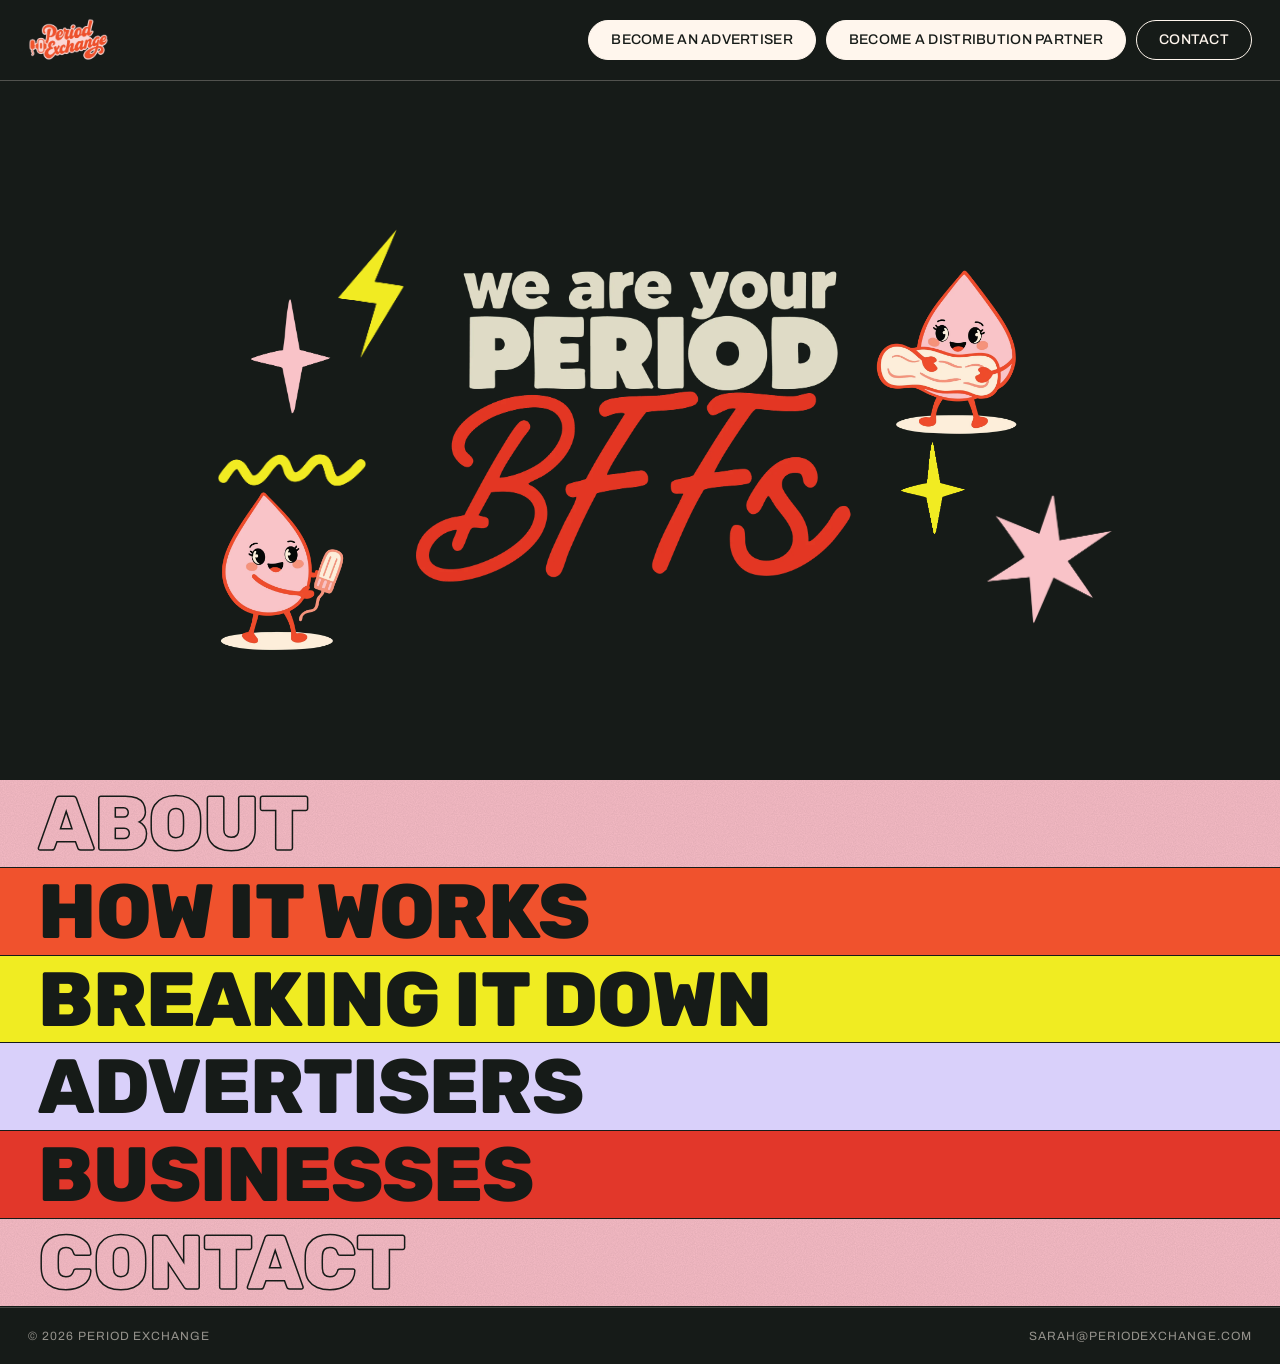
==== commit d71b55e0: "Phone: smaller side-by-side About photos; caption works for both layouts Co-Authored-By: Claude Opus" ====
--- a/index.html
+++ b/index.html
@@ -56,7 +56,7 @@
           <div class="stack">
             <div class="frame oval"><img src="assets/photo-basket.webp" alt="Someone taking a Period Exchange pad from a basket on a bathroom counter" /></div>
             <div class="frame tall"><img src="assets/photo-bar.webp" alt="A wire basket of Period Exchange pads on a bar restroom counter" /></div>
-            <p class="caption">Above: free pads, right where they're needed. Below: stocked and ready at a neighborhood&nbsp;bar.</p>
+            <p class="caption">Free pads, right where they're needed, from bathrooms to the neighborhood&nbsp;bar.</p>
           </div>
           <div class="vrule">
             <div class="pullbox">
--- a/styles.css
+++ b/styles.css
@@ -471,3 +471,46 @@
 .spread.balanced > .page > .page-body { gap: 0; }
 .spread.balanced .two.even .prose { font-size: clamp(16px, 1.25vw, 18px); }
 .spread.balanced .panel-art { aspect-ratio: 21 / 9; }
+
+/* Consistent black rules: one 1.5px ink line at every section edge and between facing halves */
+main > * + * { border-top: 1.5px solid var(--ink); }
+.bands { border-top: 0; }
+.bands > .band:last-child .band-open,
+.bands > .band:last-child .band-panel { border-bottom: 0; }
+.spread > .page + .page { border-left: 1.5px solid var(--ink); }
+.signoff a, .helps-grid .signoff a { border-bottom-width: 1.5px; }
+@media (max-width: 900px) {
+  .spread > .page + .page { border-left: 0; border-top: 1.5px solid var(--ink); }
+}
+
+/* Business page: text and pictures alternate in the benefit rows */
+.band-static .band-open { grid-template-columns: minmax(0, 1fr) minmax(0, 1fr); gap: clamp(28px, 4vw, 64px); align-items: center; }
+.band-static .band-open > .frame, .band-static .band-open > .art { aspect-ratio: 16 / 9; }
+.band-static .band-open.flip > :first-child { order: 2; }
+.band-static .band-open > .art { display: flex; align-items: center; justify-content: center; border: 1.5px solid var(--ink); border-radius: 26px; background: var(--cream); overflow: hidden; }
+.band-static .band-open > .art img { height: 82%; width: auto; max-width: 80%; object-fit: contain; }
+@media (max-width: 900px) {
+  .band-static .band-open { grid-template-columns: 1fr; }
+  .band-static .band-open.flip > :first-child { order: 0; }
+}
+.band-static .prose { font-size: clamp(17px, 1.45vw, 21px); }
+
+/* Who it helps on phones: same spacing for every item, line clear of the pictures */
+@media (max-width: 900px) {
+  .helps-grid { margin: 0; row-gap: 0; }
+  .helps-grid > article,
+  .helps-grid > article:first-child,
+  .helps-grid > article:last-child,
+  .helps-grid > article:nth-child(3n),
+  .helps-grid > article:nth-child(3n+1) { padding: 36px 0; border-left: 0; border-top: 1.5px solid var(--ink); }
+  .helps-grid > article:first-child { border-top: 0; padding-top: 0; }
+  .helps-grid > article:last-child { padding-bottom: 0; }
+}
+
+/* About on phones: the two photos sit side by side, smaller */
+@media (max-width: 900px) {
+  .two > .stack:first-child { grid-template-columns: 1fr 1fr; gap: 14px; align-items: center; }
+  .two > .stack:first-child .frame.oval { width: 100%; }
+  .two > .stack:first-child .frame.tall { aspect-ratio: 1 / 1; border-radius: 20px; }
+  .two > .stack:first-child .caption { grid-column: 1 / -1; margin-top: 0; }
+}
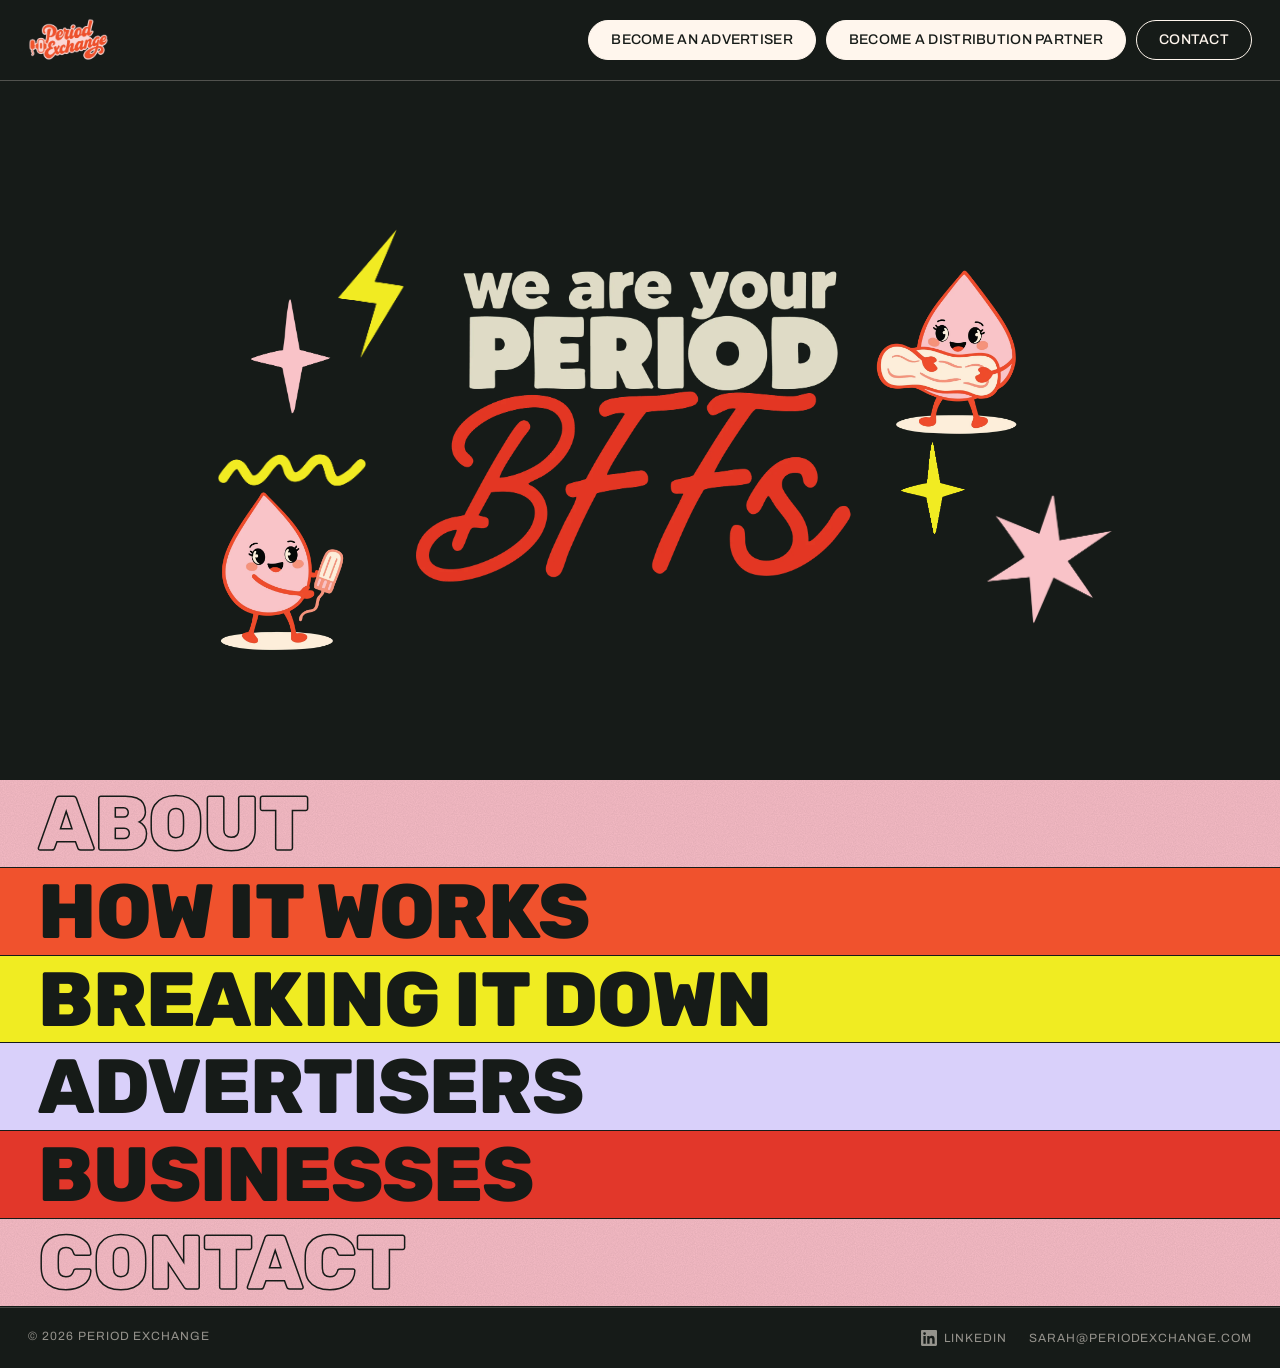
==== commit 15108f95: "Footer: link to Period Exchange on LinkedIn Co-Authored-By: Claude Opus 5.5 <noreply@anthropic.com>" ====
--- a/index.html
+++ b/index.html
@@ -9,7 +9,7 @@
   <link rel="preconnect" href="https://fonts.googleapis.com" />
   <link rel="preconnect" href="https://fonts.gstatic.com" crossorigin />
   <link href="https://fonts.googleapis.com/css2?family=Archivo:wght@400;500;600;700&family=Newsreader:ital,opsz,wght@0,6..72,400;0,6..72,500;1,6..72,400&family=Rubik:wght@400;500;800&display=swap" rel="stylesheet" />
-  <link rel="stylesheet" href="styles.css" />
+  <link rel="stylesheet" href="styles.css?v=434367" />
 </head>
 <body>
 
@@ -292,9 +292,15 @@
 
   <footer class="site-footer">
     <span>&copy; <span id="year"></span> Period Exchange</span>
-    <a href="mailto:sarah@periodexchange.com" style="text-decoration: none">sarah@periodexchange.com</a>
+    <span class="footer-links">
+      <a href="https://www.linkedin.com/company/73796115/" target="_blank" rel="noopener" aria-label="Period Exchange on LinkedIn">
+        <svg viewBox="0 0 24 24" width="16" height="16" aria-hidden="true"><path fill="currentColor" d="M20.45 20.45h-3.56v-5.57c0-1.33-.02-3.04-1.85-3.04-1.85 0-2.14 1.45-2.14 2.94v5.67H9.35V9h3.41v1.56h.05c.48-.9 1.64-1.85 3.37-1.85 3.6 0 4.27 2.37 4.27 5.46v6.28ZM5.34 7.43a2.06 2.06 0 1 1 0-4.13 2.06 2.06 0 0 1 0 4.13ZM7.12 20.45H3.56V9h3.56v11.45ZM22.22 0H1.77C.79 0 0 .77 0 1.73v20.54C0 23.23.79 24 1.77 24h20.45c.98 0 1.78-.77 1.78-1.73V1.73C24 .77 23.2 0 22.22 0Z"/></svg>
+        LinkedIn
+      </a>
+      <a href="mailto:sarah@periodexchange.com">sarah@periodexchange.com</a>
+    </span>
   </footer>
 
-  <script src="site.js"></script>
+  <script src="site.js?v=434367"></script>
 </body>
 </html>
--- a/styles.css
+++ b/styles.css
@@ -514,3 +514,13 @@
   .two > .stack:first-child .frame.tall { aspect-ratio: 1 / 1; border-radius: 20px; }
   .two > .stack:first-child .caption { grid-column: 1 / -1; margin-top: 0; }
 }
+
+/* Inner pages: Home button in the header (also shown on phones) */
+.header-actions .pill-home { border-color: var(--cream); }
+@media (max-width: 900px) { .header-actions .pill-home { display: inline-flex; } }
+
+/* Footer links (LinkedIn + email) */
+.footer-links { display: inline-flex; align-items: center; gap: 22px; }
+.footer-links a { display: inline-flex; align-items: center; gap: 7px; text-decoration: none; }
+.footer-links a:hover { color: var(--cream); }
+@media (max-width: 900px) { .footer-links { flex-direction: column; gap: 10px; } }
